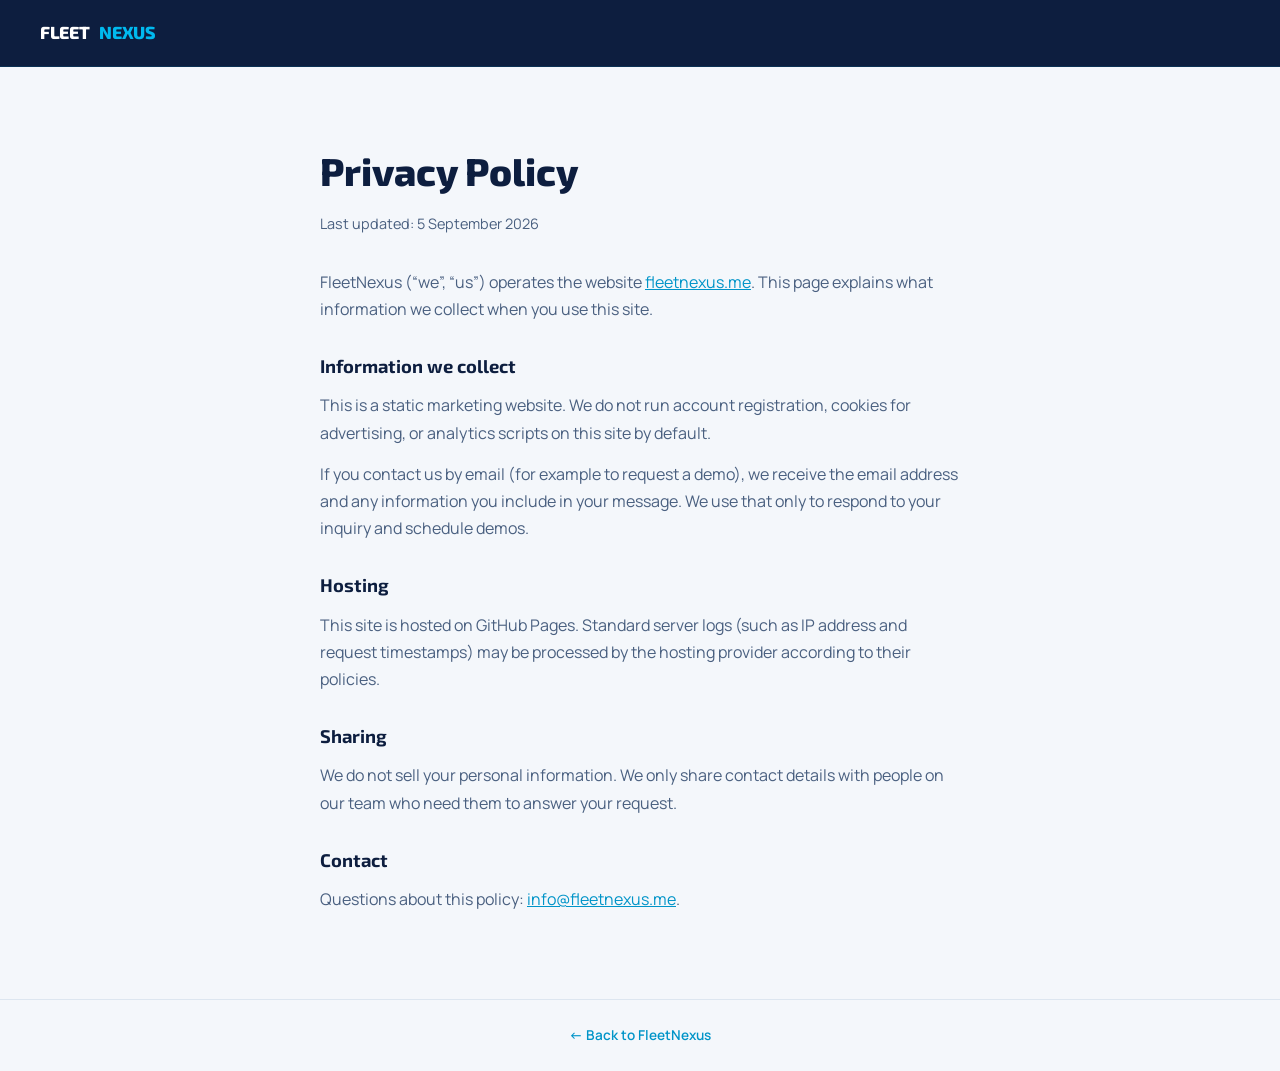
==== privacy.html @ 2ad7901b "Make FleetNexus landing production-ready with SEO, responsive layout, and motion. Valid HTML shell, " ====
<!DOCTYPE html>
<html lang="en">
<head>
  <meta charset="UTF-8">
  <meta name="viewport" content="width=device-width, initial-scale=1">
  <title>Privacy Policy | FleetNexus</title>
  <meta name="description" content="Privacy policy for FleetNexus — how we handle information when you visit fleetnexus.me or contact us for a demo.">
  <meta name="robots" content="index, follow">
  <link rel="canonical" href="https://fleetnexus.me/privacy.html">
  <link rel="icon" href="/favicon.svg" type="image/svg+xml">
  <meta name="theme-color" content="#0D1E3F">
  <link rel="preconnect" href="https://fonts.googleapis.com">
  <link rel="preconnect" href="https://fonts.gstatic.com" crossorigin>
  <link rel="stylesheet" href="https://fonts.googleapis.com/css2?family=Exo+2:wght@700;800&family=Manrope:wght@400;500;600;700&display=swap">
  <style>
    :root {
      --navy: #0D1E3F;
      --cyan: #00BAEF;
      --cyan-dark: #0094C8;
      --bg: #F4F7FB;
      --text: #0D1E3F;
      --text-mid: #4A6080;
      --border: #DDE6F0;
    }
    * { box-sizing: border-box; margin: 0; padding: 0; }
    body {
      font-family: 'Manrope', system-ui, sans-serif;
      background: var(--bg); color: var(--text); line-height: 1.7;
      -webkit-font-smoothing: antialiased;
    }
    a { color: var(--cyan-dark); }
    header {
      background: var(--navy); padding: 18px clamp(20px, 4vw, 40px);
      border-bottom: 1px solid rgba(0,186,239,0.12);
    }
    .logo {
      display: inline-flex; align-items: center; gap: 10px;
      text-decoration: none; font-family: 'Exo 2', sans-serif;
      font-weight: 800; font-size: 1.1rem; letter-spacing: -0.02em;
    }
    .logo .fleet { color: #fff; }
    .logo .nexus { color: var(--cyan); }
    main {
      max-width: 720px; margin: 0 auto;
      padding: clamp(40px, 8vw, 72px) clamp(20px, 4vw, 40px);
    }
    h1 {
      font-family: 'Exo 2', sans-serif; font-weight: 800;
      font-size: clamp(1.8rem, 4vw, 2.4rem); margin-bottom: 8px;
    }
    .updated { color: var(--text-mid); font-size: 0.9rem; margin-bottom: 32px; }
    h2 {
      font-family: 'Exo 2', sans-serif; font-weight: 700;
      font-size: 1.15rem; margin: 28px 0 10px;
    }
    p { color: var(--text-mid); margin-bottom: 14px; }
    footer {
      border-top: 1px solid var(--border);
      padding: 24px clamp(20px, 4vw, 40px);
      text-align: center; font-size: 0.85rem; color: var(--text-mid);
    }
    footer a { text-decoration: none; font-weight: 600; }
  </style>
</head>
<body>
  <header>
    <a class="logo" href="/"><span class="fleet">FLEET</span><span class="nexus">NEXUS</span></a>
  </header>
  <main>
    <h1>Privacy Policy</h1>
    <p class="updated">Last updated: 5 September 2026</p>

    <p>FleetNexus (“we”, “us”) operates the website <a href="https://fleetnexus.me/">fleetnexus.me</a>. This page explains what information we collect when you use this site.</p>

    <h2>Information we collect</h2>
    <p>This is a static marketing website. We do not run account registration, cookies for advertising, or analytics scripts on this site by default.</p>
    <p>If you contact us by email (for example to request a demo), we receive the email address and any information you include in your message. We use that only to respond to your inquiry and schedule demos.</p>

    <h2>Hosting</h2>
    <p>This site is hosted on GitHub Pages. Standard server logs (such as IP address and request timestamps) may be processed by the hosting provider according to their policies.</p>

    <h2>Sharing</h2>
    <p>We do not sell your personal information. We only share contact details with people on our team who need them to answer your request.</p>

    <h2>Contact</h2>
    <p>Questions about this policy: <a href="mailto:info@fleetnexus.me">info@fleetnexus.me</a>.</p>
  </main>
  <footer>
    <a href="/">&larr; Back to FleetNexus</a>
  </footer>
</body>
</html>
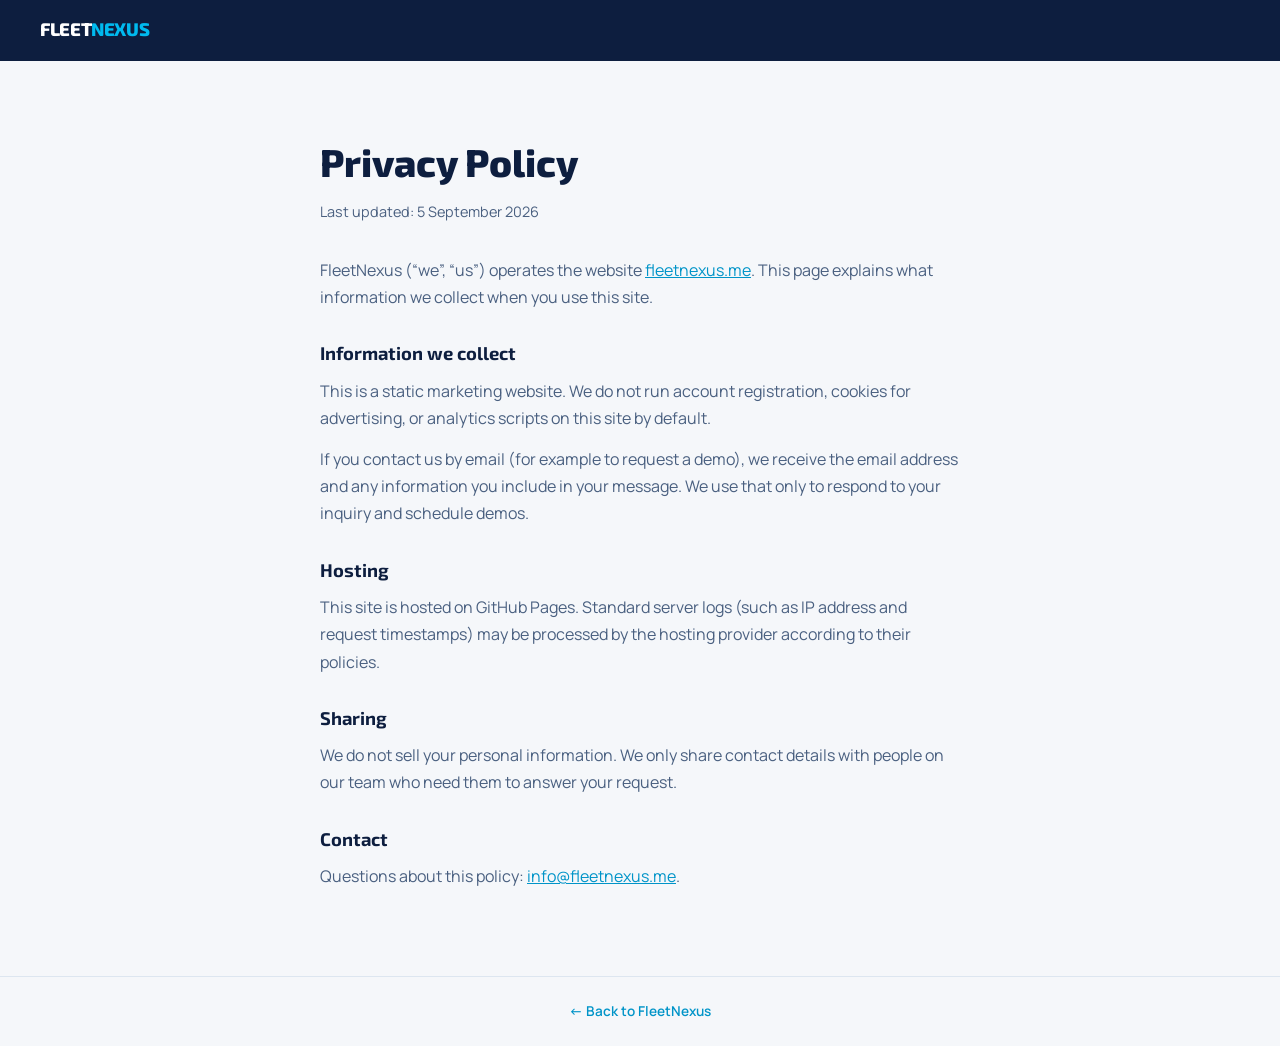
==== commit 00a4c7c3: "Rebuild marketing site around real ERP product story. Split HTML/CSS/JS, use product screenshots, an" ====
--- a/privacy.html
+++ b/privacy.html
@@ -7,66 +7,20 @@
   <meta name="description" content="Privacy policy for FleetNexus — how we handle information when you visit fleetnexus.me or contact us for a demo.">
   <meta name="robots" content="index, follow">
   <link rel="canonical" href="https://fleetnexus.me/privacy.html">
-  <link rel="icon" href="/favicon.svg" type="image/svg+xml">
+  <link rel="icon" href="favicon.svg" type="image/svg+xml">
   <meta name="theme-color" content="#0D1E3F">
   <link rel="preconnect" href="https://fonts.googleapis.com">
   <link rel="preconnect" href="https://fonts.gstatic.com" crossorigin>
   <link rel="stylesheet" href="https://fonts.googleapis.com/css2?family=Exo+2:wght@700;800&family=Manrope:wght@400;500;600;700&display=swap">
-  <style>
-    :root {
-      --navy: #0D1E3F;
-      --cyan: #00BAEF;
-      --cyan-dark: #0094C8;
-      --bg: #F4F7FB;
-      --text: #0D1E3F;
-      --text-mid: #4A6080;
-      --border: #DDE6F0;
-    }
-    * { box-sizing: border-box; margin: 0; padding: 0; }
-    body {
-      font-family: 'Manrope', system-ui, sans-serif;
-      background: var(--bg); color: var(--text); line-height: 1.7;
-      -webkit-font-smoothing: antialiased;
-    }
-    a { color: var(--cyan-dark); }
-    header {
-      background: var(--navy); padding: 18px clamp(20px, 4vw, 40px);
-      border-bottom: 1px solid rgba(0,186,239,0.12);
-    }
-    .logo {
-      display: inline-flex; align-items: center; gap: 10px;
-      text-decoration: none; font-family: 'Exo 2', sans-serif;
-      font-weight: 800; font-size: 1.1rem; letter-spacing: -0.02em;
-    }
-    .logo .fleet { color: #fff; }
-    .logo .nexus { color: var(--cyan); }
-    main {
-      max-width: 720px; margin: 0 auto;
-      padding: clamp(40px, 8vw, 72px) clamp(20px, 4vw, 40px);
-    }
-    h1 {
-      font-family: 'Exo 2', sans-serif; font-weight: 800;
-      font-size: clamp(1.8rem, 4vw, 2.4rem); margin-bottom: 8px;
-    }
-    .updated { color: var(--text-mid); font-size: 0.9rem; margin-bottom: 32px; }
-    h2 {
-      font-family: 'Exo 2', sans-serif; font-weight: 700;
-      font-size: 1.15rem; margin: 28px 0 10px;
-    }
-    p { color: var(--text-mid); margin-bottom: 14px; }
-    footer {
-      border-top: 1px solid var(--border);
-      padding: 24px clamp(20px, 4vw, 40px);
-      text-align: center; font-size: 0.85rem; color: var(--text-mid);
-    }
-    footer a { text-decoration: none; font-weight: 600; }
-  </style>
+  <link rel="stylesheet" href="css/styles.css">
 </head>
-<body>
-  <header>
-    <a class="logo" href="/"><span class="fleet">FLEET</span><span class="nexus">NEXUS</span></a>
+<body class="page-privacy">
+  <header class="privacy-header">
+    <a class="logo-mark" href="/">
+      <span class="wordmark"><span class="fleet">FLEET</span><span class="nexus">NEXUS</span></span>
+    </a>
   </header>
-  <main>
+  <main class="privacy-main">
     <h1>Privacy Policy</h1>
     <p class="updated">Last updated: 5 September 2026</p>
 
@@ -85,7 +39,7 @@
     <h2>Contact</h2>
     <p>Questions about this policy: <a href="mailto:info@fleetnexus.me">info@fleetnexus.me</a>.</p>
   </main>
-  <footer>
+  <footer class="privacy-footer">
     <a href="/">&larr; Back to FleetNexus</a>
   </footer>
 </body>
--- a/css/styles.css
+++ b/css/styles.css
@@ -0,0 +1,715 @@
+:root {
+  --navy: #0D1E3F;
+  --navy-deep: #081428;
+  --navy-mid: #142B52;
+  --cyan: #00BAEF;
+  --cyan-dark: #0094C8;
+  --bg: #F5F7FA;
+  --bg-soft: #EEF2F7;
+  --text: #0D1E3F;
+  --text-mid: #4A6080;
+  --text-light: #6B849E;
+  --white: #FFFFFF;
+  --header-h: 64px;
+  --max: 1080px;
+  --ease: cubic-bezier(0.22, 1, 0.36, 1);
+}
+
+*, *::before, *::after { box-sizing: border-box; margin: 0; padding: 0; }
+
+html { scroll-behavior: smooth; }
+
+@media (prefers-reduced-motion: reduce) {
+  html { scroll-behavior: auto; }
+  *, *::before, *::after {
+    animation-duration: 0.01ms !important;
+    animation-iteration-count: 1 !important;
+    transition-duration: 0.01ms !important;
+  }
+}
+
+body {
+  font-family: 'Manrope', system-ui, sans-serif;
+  background: var(--bg);
+  color: var(--text);
+  line-height: 1.55;
+  -webkit-font-smoothing: antialiased;
+}
+
+img { display: block; max-width: 100%; height: auto; }
+a { color: inherit; }
+button { font: inherit; cursor: pointer; border: none; background: none; color: inherit; }
+ul { list-style: none; }
+
+.skip-link {
+  position: absolute;
+  left: 16px;
+  top: -100px;
+  z-index: 300;
+  background: var(--cyan);
+  color: var(--navy);
+  padding: 10px 16px;
+  border-radius: 6px;
+  font-weight: 700;
+  text-decoration: none;
+}
+.skip-link:focus { top: 16px; }
+
+:focus-visible {
+  outline: 2px solid var(--cyan);
+  outline-offset: 3px;
+}
+
+/* —— Header —— */
+.site-header {
+  position: fixed;
+  inset: 0 0 auto;
+  z-index: 100;
+  height: var(--header-h);
+  background: rgba(8, 20, 40, 0.72);
+  backdrop-filter: blur(16px);
+  -webkit-backdrop-filter: blur(16px);
+  transition: background 0.25s, border-color 0.25s;
+  border-bottom: 1px solid transparent;
+}
+
+.site-header.is-scrolled {
+  background: rgba(8, 20, 40, 0.94);
+  border-bottom-color: rgba(0, 186, 239, 0.12);
+}
+
+.nav-inner {
+  max-width: 1200px;
+  margin: 0 auto;
+  height: 100%;
+  padding: 0 clamp(20px, 4vw, 40px);
+  display: flex;
+  align-items: center;
+  justify-content: space-between;
+  gap: 24px;
+}
+
+.logo-mark {
+  display: inline-flex;
+  align-items: center;
+  gap: 10px;
+  text-decoration: none;
+  flex-shrink: 0;
+}
+
+.logo-mark .icon { width: 32px; height: 32px; }
+.logo-mark .wordmark {
+  font-family: 'Exo 2', sans-serif;
+  font-weight: 800;
+  font-size: 1.15rem;
+  letter-spacing: -0.02em;
+  line-height: 1;
+}
+.logo-mark .fleet { color: var(--white); }
+.logo-mark .nexus { color: var(--cyan); }
+.logo-mark.sm .icon { width: 26px; height: 26px; }
+.logo-mark.sm .wordmark { font-size: 0.95rem; }
+
+.nav-links {
+  display: none;
+  align-items: center;
+  gap: 28px;
+}
+
+.nav-links a {
+  color: rgba(255, 255, 255, 0.7);
+  text-decoration: none;
+  font-size: 0.88rem;
+  font-weight: 600;
+  transition: color 0.2s;
+}
+.nav-links a:hover { color: var(--white); }
+
+.nav-cta {
+  display: none;
+  background: var(--cyan);
+  color: var(--navy);
+  padding: 10px 18px;
+  border-radius: 980px;
+  font-weight: 700;
+  font-size: 0.85rem;
+  text-decoration: none;
+  transition: background 0.2s, transform 0.15s;
+}
+.nav-cta:hover {
+  background: #33CAFF;
+  transform: translateY(-1px);
+}
+
+.nav-toggle {
+  width: 44px;
+  height: 44px;
+  display: grid;
+  place-items: center;
+  color: var(--white);
+  border-radius: 8px;
+}
+
+.nav-toggle-bars {
+  width: 20px;
+  height: 14px;
+  position: relative;
+}
+
+.nav-toggle-bars span {
+  position: absolute;
+  left: 0;
+  right: 0;
+  height: 2px;
+  background: currentColor;
+  border-radius: 1px;
+  transition: transform 0.25s var(--ease), opacity 0.2s, top 0.25s;
+}
+.nav-toggle-bars span:nth-child(1) { top: 0; }
+.nav-toggle-bars span:nth-child(2) { top: 6px; }
+.nav-toggle-bars span:nth-child(3) { top: 12px; }
+
+.site-header.is-open .nav-toggle-bars span:nth-child(1) {
+  top: 6px;
+  transform: rotate(45deg);
+}
+.site-header.is-open .nav-toggle-bars span:nth-child(2) { opacity: 0; }
+.site-header.is-open .nav-toggle-bars span:nth-child(3) {
+  top: 6px;
+  transform: rotate(-45deg);
+}
+
+.mobile-panel {
+  display: none;
+  position: absolute;
+  left: 0;
+  right: 0;
+  top: var(--header-h);
+  background: var(--navy-deep);
+  border-bottom: 1px solid rgba(0, 186, 239, 0.12);
+  padding: 8px 20px 24px;
+}
+
+.site-header.is-open .mobile-panel { display: block; }
+
+.mobile-panel a {
+  display: block;
+  padding: 14px 4px;
+  color: rgba(255, 255, 255, 0.88);
+  text-decoration: none;
+  font-weight: 600;
+  border-bottom: 1px solid rgba(255, 255, 255, 0.06);
+}
+
+.mobile-panel .mobile-cta {
+  margin-top: 16px;
+  text-align: center;
+  background: var(--cyan);
+  color: var(--navy);
+  border: none;
+  border-radius: 980px;
+  padding: 14px;
+  font-weight: 700;
+}
+
+/* —— Buttons —— */
+.btn {
+  display: inline-flex;
+  align-items: center;
+  justify-content: center;
+  min-height: 48px;
+  padding: 14px 28px;
+  border-radius: 980px;
+  font-weight: 700;
+  font-size: 0.95rem;
+  text-decoration: none;
+  transition: background 0.2s, transform 0.15s, box-shadow 0.2s, color 0.2s, border-color 0.2s;
+}
+
+.btn-primary {
+  background: var(--cyan);
+  color: var(--navy);
+}
+.btn-primary:hover {
+  background: #33CAFF;
+  transform: translateY(-2px);
+  box-shadow: 0 10px 28px rgba(0, 186, 239, 0.28);
+}
+
+.btn-ghost {
+  border: 1.5px solid rgba(255, 255, 255, 0.28);
+  color: rgba(255, 255, 255, 0.9);
+}
+.btn-ghost:hover {
+  border-color: var(--cyan);
+  color: var(--cyan);
+}
+
+.btn-dark {
+  background: var(--navy);
+  color: var(--white);
+}
+.btn-dark:hover {
+  background: var(--navy-mid);
+  transform: translateY(-2px);
+}
+
+/* —— Hero —— */
+.hero {
+  position: relative;
+  min-height: 100svh;
+  display: flex;
+  flex-direction: column;
+  justify-content: flex-end;
+  padding: calc(var(--header-h) + 48px) 0 0;
+  background: var(--navy-deep);
+  color: var(--white);
+  overflow: hidden;
+}
+
+.hero-copy {
+  position: relative;
+  z-index: 2;
+  max-width: var(--max);
+  margin: 0 auto;
+  padding: 0 clamp(20px, 4vw, 40px) clamp(28px, 5vw, 48px);
+  text-align: center;
+}
+
+.hero-brand {
+  font-family: 'Exo 2', sans-serif;
+  font-weight: 800;
+  font-size: clamp(2.4rem, 8vw, 5.5rem);
+  letter-spacing: -0.03em;
+  line-height: 0.95;
+  margin-bottom: 20px;
+}
+.hero-brand .nexus { color: var(--cyan); }
+
+.hero h1 {
+  font-family: 'Exo 2', sans-serif;
+  font-weight: 700;
+  font-size: clamp(1.35rem, 3.2vw, 2rem);
+  line-height: 1.25;
+  text-wrap: balance;
+  max-width: 18em;
+  margin: 0 auto 14px;
+  color: rgba(255, 255, 255, 0.92);
+}
+
+.hero-sub {
+  font-size: clamp(0.98rem, 2vw, 1.12rem);
+  color: rgba(255, 255, 255, 0.58);
+  max-width: 32rem;
+  margin: 0 auto 28px;
+  line-height: 1.65;
+}
+
+.hero-actions {
+  display: flex;
+  flex-wrap: wrap;
+  gap: 12px;
+  justify-content: center;
+}
+
+.hero-visual {
+  position: relative;
+  z-index: 1;
+  margin-top: clamp(32px, 6vw, 56px);
+  width: 100%;
+}
+
+.hero-visual::before {
+  content: '';
+  position: absolute;
+  inset: auto 0 0;
+  height: 35%;
+  background: linear-gradient(to top, var(--navy-deep), transparent);
+  z-index: 1;
+  pointer-events: none;
+}
+
+.hero-shot {
+  width: 100%;
+  max-height: min(52vh, 560px);
+  object-fit: cover;
+  object-position: top left;
+  opacity: 0.92;
+}
+
+/* —— Shared section —— */
+.section {
+  padding: clamp(72px, 12vw, 120px) clamp(20px, 4vw, 40px);
+}
+
+.section-inner {
+  max-width: var(--max);
+  margin: 0 auto;
+}
+
+.section-eyebrow {
+  display: block;
+  font-size: 0.75rem;
+  font-weight: 700;
+  letter-spacing: 0.14em;
+  text-transform: uppercase;
+  color: var(--cyan-dark);
+  margin-bottom: 16px;
+}
+
+.section h2 {
+  font-family: 'Exo 2', sans-serif;
+  font-weight: 800;
+  font-size: clamp(2rem, 5vw, 3.4rem);
+  line-height: 1.1;
+  letter-spacing: -0.02em;
+  text-wrap: balance;
+  margin-bottom: 16px;
+}
+
+.section-lead {
+  font-size: clamp(1.05rem, 2vw, 1.25rem);
+  color: var(--text-mid);
+  max-width: 34rem;
+  line-height: 1.6;
+}
+
+.section-center { text-align: center; }
+.section-center .section-lead { margin-left: auto; margin-right: auto; }
+
+.reveal {
+  opacity: 0;
+  transform: translateY(28px);
+  transition: opacity 0.8s var(--ease), transform 0.8s var(--ease);
+}
+.reveal.is-in {
+  opacity: 1;
+  transform: none;
+}
+
+/* —— USP —— */
+.usp {
+  background: var(--white);
+}
+
+.usp h2 span { color: var(--cyan-dark); }
+
+/* —— Flow —— */
+.flow {
+  background: var(--bg-soft);
+}
+
+.flow-steps {
+  display: flex;
+  flex-wrap: wrap;
+  gap: 10px 8px;
+  margin-top: 48px;
+  justify-content: center;
+}
+
+.flow-step {
+  font-family: 'Exo 2', sans-serif;
+  font-weight: 700;
+  font-size: clamp(0.95rem, 2vw, 1.15rem);
+  color: var(--navy);
+  padding: 10px 4px;
+}
+
+.flow-step:not(:last-child)::after {
+  content: '→';
+  margin-left: 10px;
+  color: var(--cyan-dark);
+  font-weight: 600;
+  opacity: 0.7;
+}
+
+.flow-note {
+  margin-top: 28px;
+  text-align: center;
+  color: var(--text-mid);
+  font-size: 1.05rem;
+  max-width: 36rem;
+  margin-left: auto;
+  margin-right: auto;
+}
+
+/* —— Product proof bands —— */
+.proof {
+  padding: 0;
+  background: var(--navy-deep);
+  color: var(--white);
+}
+
+.proof-light {
+  background: var(--bg);
+  color: var(--text);
+}
+
+.proof-copy {
+  max-width: var(--max);
+  margin: 0 auto;
+  padding: clamp(56px, 9vw, 88px) clamp(20px, 4vw, 40px) clamp(28px, 4vw, 40px);
+  text-align: center;
+}
+
+.proof-light .section-eyebrow { color: var(--cyan-dark); }
+.proof .section-eyebrow { color: var(--cyan); }
+
+.proof h2 { margin-bottom: 12px; }
+
+.proof-lead {
+  font-size: 1.1rem;
+  max-width: 30rem;
+  margin: 0 auto;
+  line-height: 1.6;
+}
+
+.proof .proof-lead { color: rgba(255, 255, 255, 0.58); }
+.proof-light .proof-lead { color: var(--text-mid); }
+
+.proof-frame {
+  width: 100%;
+  overflow: hidden;
+}
+
+.proof-frame img {
+  width: 100%;
+  max-height: min(70vh, 720px);
+  object-fit: cover;
+  object-position: top center;
+}
+
+.proof-light .proof-frame {
+  padding: 0 clamp(16px, 4vw, 40px) clamp(56px, 9vw, 88px);
+}
+
+.proof-light .proof-frame img {
+  border-radius: 12px 12px 0 0;
+  box-shadow: 0 -4px 40px rgba(13, 30, 63, 0.12);
+  max-height: min(65vh, 640px);
+  object-fit: contain;
+  object-position: top center;
+  background: var(--white);
+}
+
+/* —— Modules —— */
+.modules {
+  background: var(--navy);
+  color: var(--white);
+  text-align: center;
+  overflow: hidden;
+}
+
+.modules .section-eyebrow { color: var(--cyan); }
+
+.modules h2 {
+  margin-bottom: 40px;
+}
+
+.module-list {
+  display: flex;
+  flex-wrap: wrap;
+  justify-content: center;
+  gap: 12px 28px;
+  max-width: 900px;
+  margin: 0 auto;
+}
+
+.module-list li {
+  font-family: 'Exo 2', sans-serif;
+  font-weight: 700;
+  font-size: clamp(1.15rem, 2.8vw, 1.65rem);
+  letter-spacing: -0.02em;
+  color: rgba(255, 255, 255, 0.88);
+}
+
+.module-list li span {
+  color: var(--cyan);
+  opacity: 0.5;
+  margin-left: 28px;
+  font-weight: 500;
+}
+
+.module-list li:last-child span { display: none; }
+
+/* —— Built for —— */
+.built-for {
+  background: var(--white);
+}
+
+.audience-grid {
+  display: grid;
+  gap: 48px;
+  margin-top: 56px;
+}
+
+.audience h3 {
+  font-family: 'Exo 2', sans-serif;
+  font-weight: 800;
+  font-size: clamp(1.5rem, 3vw, 2rem);
+  margin-bottom: 12px;
+  letter-spacing: -0.02em;
+}
+
+.audience p {
+  color: var(--text-mid);
+  font-size: 1.05rem;
+  line-height: 1.65;
+  max-width: 28rem;
+}
+
+/* —— CTA —— */
+.cta {
+  background: var(--bg-soft);
+  text-align: center;
+}
+
+.cta h2 span { color: var(--cyan-dark); }
+
+.cta .section-lead { margin-bottom: 32px; }
+
+.cta-email {
+  margin-top: 20px;
+  font-size: 0.95rem;
+  color: var(--text-light);
+}
+
+.cta-email a {
+  color: var(--cyan-dark);
+  font-weight: 600;
+  text-decoration: none;
+}
+.cta-email a:hover { text-decoration: underline; }
+
+/* —— Footer —— */
+.site-footer {
+  background: var(--navy-deep);
+  padding: 28px clamp(20px, 4vw, 40px);
+  border-top: 1px solid rgba(0, 186, 239, 0.1);
+}
+
+.footer-inner {
+  max-width: 1200px;
+  margin: 0 auto;
+  display: flex;
+  flex-wrap: wrap;
+  align-items: center;
+  justify-content: space-between;
+  gap: 16px;
+}
+
+.footer-meta {
+  display: flex;
+  flex-wrap: wrap;
+  align-items: center;
+  gap: 12px 20px;
+}
+
+.footer-text {
+  font-size: 0.8rem;
+  color: rgba(255, 255, 255, 0.38);
+}
+
+.footer-links {
+  display: flex;
+  gap: 18px;
+}
+
+.footer-links a {
+  font-size: 0.82rem;
+  color: rgba(255, 255, 255, 0.55);
+  text-decoration: none;
+  font-weight: 500;
+}
+.footer-links a:hover { color: var(--cyan); }
+
+/* —— Privacy page —— */
+.page-privacy {
+  background: var(--bg);
+  min-height: 100vh;
+}
+
+.page-privacy .privacy-header {
+  background: var(--navy);
+  padding: 18px clamp(20px, 4vw, 40px);
+}
+
+.privacy-main {
+  max-width: 720px;
+  margin: 0 auto;
+  padding: clamp(40px, 8vw, 72px) clamp(20px, 4vw, 40px);
+}
+
+.privacy-main h1 {
+  font-family: 'Exo 2', sans-serif;
+  font-weight: 800;
+  font-size: clamp(1.8rem, 4vw, 2.4rem);
+  margin-bottom: 8px;
+}
+
+.privacy-main .updated {
+  color: var(--text-mid);
+  font-size: 0.9rem;
+  margin-bottom: 32px;
+}
+
+.privacy-main h2 {
+  font-family: 'Exo 2', sans-serif;
+  font-weight: 700;
+  font-size: 1.15rem;
+  margin: 28px 0 10px;
+}
+
+.privacy-main p {
+  color: var(--text-mid);
+  margin-bottom: 14px;
+  line-height: 1.7;
+}
+
+.privacy-main a { color: var(--cyan-dark); }
+
+.privacy-footer {
+  border-top: 1px solid #DDE6F0;
+  padding: 24px clamp(20px, 4vw, 40px);
+  text-align: center;
+  font-size: 0.85rem;
+  color: var(--text-mid);
+}
+
+.privacy-footer a {
+  color: var(--cyan-dark);
+  text-decoration: none;
+  font-weight: 600;
+}
+
+/* —— Responsive —— */
+@media (min-width: 768px) {
+  .nav-links { display: flex; }
+  .nav-cta { display: inline-flex; }
+  .nav-toggle { display: none; }
+  .mobile-panel { display: none !important; }
+
+  .hero-copy { text-align: left; }
+  .hero h1,
+  .hero-sub { margin-left: 0; margin-right: 0; }
+  .hero-actions { justify-content: flex-start; }
+
+  .audience-grid {
+    grid-template-columns: 1fr 1fr;
+    gap: 64px;
+  }
+
+  .flow-steps {
+    gap: 4px 0;
+  }
+}
+
+@media (min-width: 1024px) {
+  .hero {
+    min-height: 100svh;
+  }
+
+  .hero-shot {
+    max-height: min(58vh, 620px);
+  }
+}
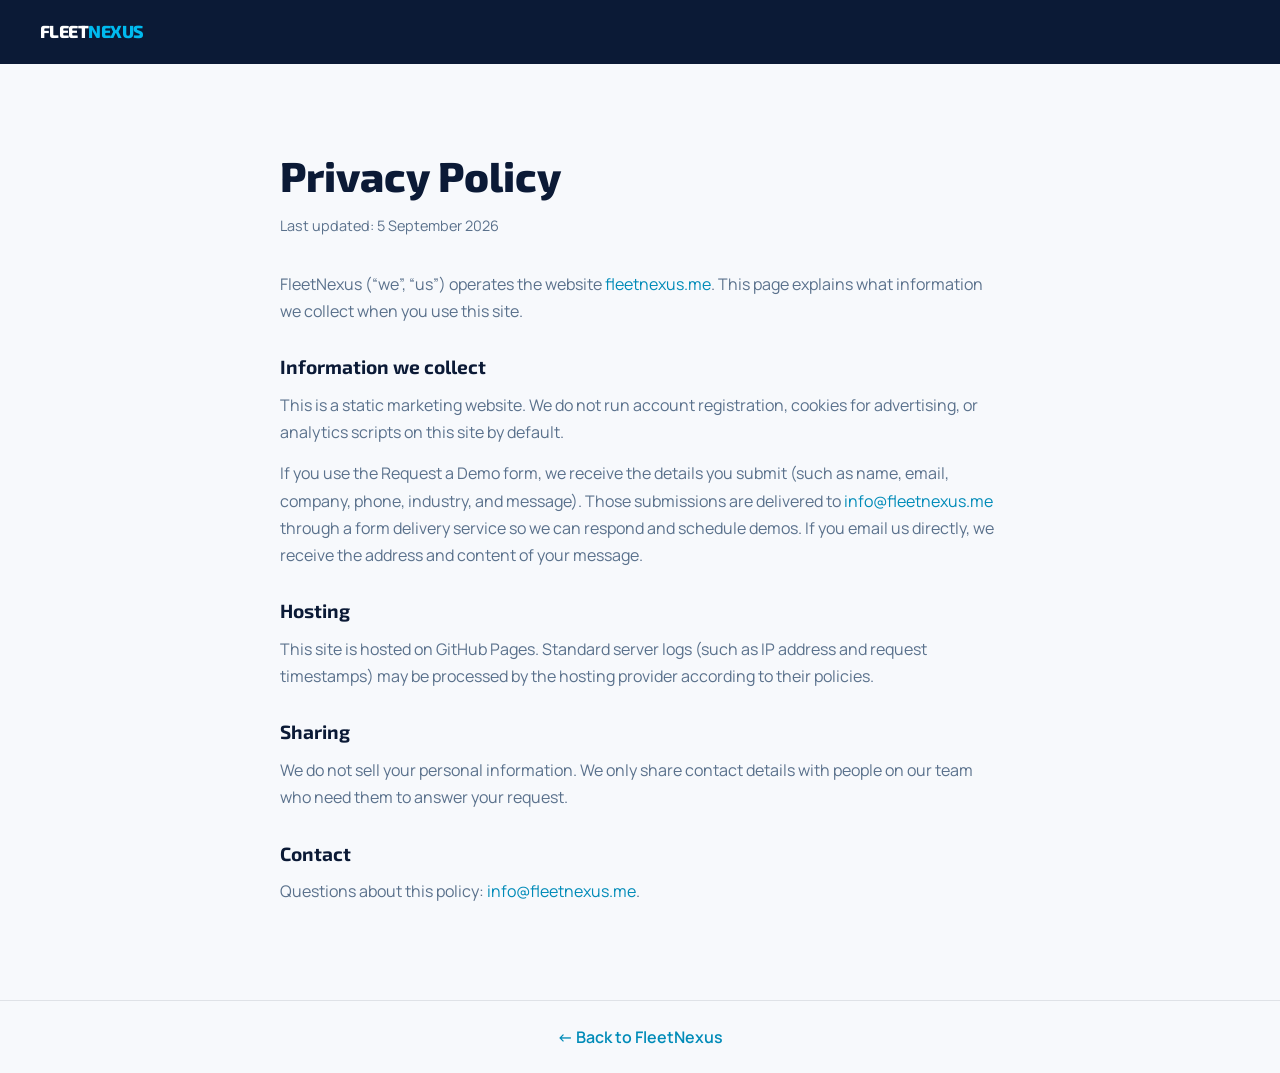
==== commit 80ae91c4: "Add demo request form and stronger SEO signals. Replace mailto CTAs with a modal form emailed to inf" ====
--- a/privacy.html
+++ b/privacy.html
@@ -28,7 +28,7 @@
 
     <h2>Information we collect</h2>
     <p>This is a static marketing website. We do not run account registration, cookies for advertising, or analytics scripts on this site by default.</p>
-    <p>If you contact us by email (for example to request a demo), we receive the email address and any information you include in your message. We use that only to respond to your inquiry and schedule demos.</p>
+    <p>If you use the Request a Demo form, we receive the details you submit (such as name, email, company, phone, industry, and message). Those submissions are delivered to <a href="mailto:info@fleetnexus.me">info@fleetnexus.me</a> through a form delivery service so we can respond and schedule demos. If you email us directly, we receive the address and content of your message.</p>
 
     <h2>Hosting</h2>
     <p>This site is hosted on GitHub Pages. Standard server logs (such as IP address and request timestamps) may be processed by the hosting provider according to their policies.</p>
--- a/css/styles.css
+++ b/css/styles.css
@@ -1,18 +1,18 @@
 :root {
-  --navy: #0D1E3F;
-  --navy-deep: #081428;
-  --navy-mid: #142B52;
+  --navy: #0B1A36;
+  --navy-deep: #060E1C;
+  --navy-mid: #122744;
   --cyan: #00BAEF;
-  --cyan-dark: #0094C8;
-  --bg: #F5F7FA;
-  --bg-soft: #EEF2F7;
-  --text: #0D1E3F;
-  --text-mid: #4A6080;
-  --text-light: #6B849E;
-  --white: #FFFFFF;
-  --header-h: 64px;
-  --max: 1080px;
-  --ease: cubic-bezier(0.22, 1, 0.36, 1);
+  --cyan-soft: #5ED4F7;
+  --cyan-dark: #008BB8;
+  --sand: #E8EDF4;
+  --paper: #F7F9FC;
+  --text: #0B1A36;
+  --muted: #5A718C;
+  --line: rgba(11, 26, 54, 0.1);
+  --header-h: 72px;
+  --ease: cubic-bezier(0.16, 1, 0.3, 1);
+  --radius: 10px;
 }
 
 *, *::before, *::after { box-sizing: border-box; margin: 0; padding: 0; }
@@ -30,28 +30,28 @@
 
 body {
   font-family: 'Manrope', system-ui, sans-serif;
-  background: var(--bg);
+  background: var(--paper);
   color: var(--text);
-  line-height: 1.55;
+  line-height: 1.5;
   -webkit-font-smoothing: antialiased;
+  overflow-x: hidden;
 }
 
 img { display: block; max-width: 100%; height: auto; }
-a { color: inherit; }
+a { color: inherit; text-decoration: none; }
 button { font: inherit; cursor: pointer; border: none; background: none; color: inherit; }
 ul { list-style: none; }
 
 .skip-link {
   position: absolute;
   left: 16px;
-  top: -100px;
-  z-index: 300;
+  top: -120px;
+  z-index: 400;
   background: var(--cyan);
   color: var(--navy);
-  padding: 10px 16px;
-  border-radius: 6px;
-  font-weight: 700;
-  text-decoration: none;
+  padding: 12px 18px;
+  border-radius: var(--radius);
+  font-weight: 700;
 }
 .skip-link:focus { top: 16px; }
 
@@ -60,29 +60,30 @@
   outline-offset: 3px;
 }
 
-/* —— Header —— */
+/* ========== HEADER ========== */
 .site-header {
   position: fixed;
   inset: 0 0 auto;
-  z-index: 100;
+  z-index: 200;
   height: var(--header-h);
-  background: rgba(8, 20, 40, 0.72);
-  backdrop-filter: blur(16px);
-  -webkit-backdrop-filter: blur(16px);
-  transition: background 0.25s, border-color 0.25s;
+  display: flex;
+  align-items: center;
+  transition: background 0.35s var(--ease), border-color 0.35s;
   border-bottom: 1px solid transparent;
-}
-
-.site-header.is-scrolled {
-  background: rgba(8, 20, 40, 0.94);
-  border-bottom-color: rgba(0, 186, 239, 0.12);
+  background: transparent;
+}
+
+.site-header.is-scrolled,
+.site-header.is-open {
+  background: rgba(6, 14, 28, 0.92);
+  backdrop-filter: blur(18px);
+  -webkit-backdrop-filter: blur(18px);
+  border-bottom-color: rgba(0, 186, 239, 0.1);
 }
 
 .nav-inner {
-  max-width: 1200px;
+  width: min(1180px, calc(100% - 40px));
   margin: 0 auto;
-  height: 100%;
-  padding: 0 clamp(20px, 4vw, 40px);
   display: flex;
   align-items: center;
   justify-content: space-between;
@@ -93,51 +94,48 @@
   display: inline-flex;
   align-items: center;
   gap: 10px;
-  text-decoration: none;
-  flex-shrink: 0;
-}
-
-.logo-mark .icon { width: 32px; height: 32px; }
+}
+
+.logo-mark .icon { width: 30px; height: 30px; }
+
 .logo-mark .wordmark {
   font-family: 'Exo 2', sans-serif;
   font-weight: 800;
-  font-size: 1.15rem;
-  letter-spacing: -0.02em;
+  font-size: 1.1rem;
+  letter-spacing: -0.03em;
   line-height: 1;
 }
-.logo-mark .fleet { color: var(--white); }
+
+.logo-mark .fleet { color: #fff; }
 .logo-mark .nexus { color: var(--cyan); }
-.logo-mark.sm .icon { width: 26px; height: 26px; }
-.logo-mark.sm .wordmark { font-size: 0.95rem; }
 
 .nav-links {
   display: none;
-  align-items: center;
-  gap: 28px;
+  gap: 32px;
 }
 
 .nav-links a {
-  color: rgba(255, 255, 255, 0.7);
-  text-decoration: none;
-  font-size: 0.88rem;
+  color: rgba(255, 255, 255, 0.62);
+  font-size: 0.9rem;
   font-weight: 600;
   transition: color 0.2s;
 }
-.nav-links a:hover { color: var(--white); }
+
+.nav-links a:hover { color: #fff; }
 
 .nav-cta {
   display: none;
+  padding: 11px 20px;
   background: var(--cyan);
   color: var(--navy);
-  padding: 10px 18px;
-  border-radius: 980px;
-  font-weight: 700;
-  font-size: 0.85rem;
-  text-decoration: none;
-  transition: background 0.2s, transform 0.15s;
-}
+  font-weight: 700;
+  font-size: 0.86rem;
+  border-radius: var(--radius);
+  transition: background 0.2s, transform 0.2s;
+}
+
 .nav-cta:hover {
-  background: #33CAFF;
+  background: var(--cyan-soft);
   transform: translateY(-1px);
 }
 
@@ -146,8 +144,7 @@
   height: 44px;
   display: grid;
   place-items: center;
-  color: var(--white);
-  border-radius: 8px;
+  color: #fff;
 }
 
 .nav-toggle-bars {
@@ -162,9 +159,9 @@
   right: 0;
   height: 2px;
   background: currentColor;
-  border-radius: 1px;
-  transition: transform 0.25s var(--ease), opacity 0.2s, top 0.25s;
-}
+  transition: top 0.25s var(--ease), transform 0.25s var(--ease), opacity 0.2s;
+}
+
 .nav-toggle-bars span:nth-child(1) { top: 0; }
 .nav-toggle-bars span:nth-child(2) { top: 6px; }
 .nav-toggle-bars span:nth-child(3) { top: 12px; }
@@ -186,428 +183,535 @@
   right: 0;
   top: var(--header-h);
   background: var(--navy-deep);
+  padding: 8px 20px 28px;
   border-bottom: 1px solid rgba(0, 186, 239, 0.12);
-  padding: 8px 20px 24px;
 }
 
 .site-header.is-open .mobile-panel { display: block; }
 
 .mobile-panel a {
   display: block;
-  padding: 14px 4px;
+  padding: 15px 4px;
   color: rgba(255, 255, 255, 0.88);
-  text-decoration: none;
   font-weight: 600;
   border-bottom: 1px solid rgba(255, 255, 255, 0.06);
 }
 
 .mobile-panel .mobile-cta {
-  margin-top: 16px;
+  margin-top: 18px;
   text-align: center;
   background: var(--cyan);
   color: var(--navy);
-  border: none;
-  border-radius: 980px;
+  border: 0;
+  border-radius: var(--radius);
   padding: 14px;
   font-weight: 700;
 }
 
-/* —— Buttons —— */
+/* ========== BUTTONS ========== */
 .btn {
   display: inline-flex;
   align-items: center;
   justify-content: center;
-  min-height: 48px;
-  padding: 14px 28px;
-  border-radius: 980px;
+  min-height: 52px;
+  padding: 0 28px;
+  border-radius: var(--radius);
   font-weight: 700;
   font-size: 0.95rem;
-  text-decoration: none;
-  transition: background 0.2s, transform 0.15s, box-shadow 0.2s, color 0.2s, border-color 0.2s;
+  transition: background 0.2s, transform 0.2s, box-shadow 0.2s, color 0.2s, border-color 0.2s;
 }
 
 .btn-primary {
   background: var(--cyan);
   color: var(--navy);
 }
+
 .btn-primary:hover {
-  background: #33CAFF;
+  background: var(--cyan-soft);
   transform: translateY(-2px);
-  box-shadow: 0 10px 28px rgba(0, 186, 239, 0.28);
+  box-shadow: 0 16px 40px rgba(0, 186, 239, 0.25);
 }
 
 .btn-ghost {
-  border: 1.5px solid rgba(255, 255, 255, 0.28);
-  color: rgba(255, 255, 255, 0.9);
-}
+  border: 1px solid rgba(255, 255, 255, 0.28);
+  color: #fff;
+}
+
 .btn-ghost:hover {
   border-color: var(--cyan);
   color: var(--cyan);
 }
 
-.btn-dark {
+.btn-solid {
   background: var(--navy);
-  color: var(--white);
-}
-.btn-dark:hover {
+  color: #fff;
+}
+
+.btn-solid:hover {
   background: var(--navy-mid);
   transform: translateY(-2px);
 }
 
-/* —— Hero —— */
+/* ========== HERO ========== */
 .hero {
   position: relative;
   min-height: 100svh;
-  display: flex;
-  flex-direction: column;
-  justify-content: flex-end;
-  padding: calc(var(--header-h) + 48px) 0 0;
   background: var(--navy-deep);
-  color: var(--white);
+  color: #fff;
+  display: grid;
+  align-content: end;
+  padding: calc(var(--header-h) + 40px) 0 0;
   overflow: hidden;
 }
 
-.hero-copy {
+.hero-atmosphere {
+  position: absolute;
+  inset: 0;
+  pointer-events: none;
+  background:
+    radial-gradient(ellipse 70% 55% at 70% 20%, rgba(0, 186, 239, 0.16), transparent 60%),
+    radial-gradient(ellipse 50% 40% at 15% 70%, rgba(0, 186, 239, 0.07), transparent 55%),
+    linear-gradient(180deg, #0A1830 0%, #060E1C 55%, #040A14 100%);
+}
+
+.hero-network {
+  position: absolute;
+  right: -8%;
+  top: 12%;
+  width: min(58vw, 640px);
+  opacity: 0.45;
+  pointer-events: none;
+}
+
+.hero-network .spoke {
+  stroke-dasharray: 120;
+  stroke-dashoffset: 120;
+  animation: draw 1.6s var(--ease) forwards;
+}
+
+.hero-network .node {
+  animation: pulse 3s ease-in-out infinite;
+}
+
+@keyframes draw {
+  to { stroke-dashoffset: 0; }
+}
+
+@keyframes pulse {
+  0%, 100% { opacity: 0.45; }
+  50% { opacity: 1; }
+}
+
+.hero-content {
   position: relative;
   z-index: 2;
-  max-width: var(--max);
+  width: min(1180px, calc(100% - 40px));
   margin: 0 auto;
-  padding: 0 clamp(20px, 4vw, 40px) clamp(28px, 5vw, 48px);
-  text-align: center;
+  padding-bottom: 36px;
 }
 
 .hero-brand {
   font-family: 'Exo 2', sans-serif;
   font-weight: 800;
-  font-size: clamp(2.4rem, 8vw, 5.5rem);
-  letter-spacing: -0.03em;
-  line-height: 0.95;
-  margin-bottom: 20px;
-}
+  font-size: clamp(3.2rem, 12vw, 7.5rem);
+  letter-spacing: -0.045em;
+  line-height: 0.88;
+  margin-bottom: 28px;
+}
+
 .hero-brand .nexus { color: var(--cyan); }
 
 .hero h1 {
   font-family: 'Exo 2', sans-serif;
   font-weight: 700;
-  font-size: clamp(1.35rem, 3.2vw, 2rem);
-  line-height: 1.25;
+  font-size: clamp(1.35rem, 3.4vw, 2.15rem);
+  line-height: 1.2;
+  letter-spacing: -0.02em;
+  max-width: 16ch;
   text-wrap: balance;
-  max-width: 18em;
-  margin: 0 auto 14px;
-  color: rgba(255, 255, 255, 0.92);
+  margin-bottom: 16px;
+  color: rgba(255, 255, 255, 0.94);
 }
 
 .hero-sub {
-  font-size: clamp(0.98rem, 2vw, 1.12rem);
-  color: rgba(255, 255, 255, 0.58);
-  max-width: 32rem;
-  margin: 0 auto 28px;
+  font-size: clamp(1rem, 2vw, 1.15rem);
+  color: rgba(255, 255, 255, 0.55);
+  max-width: 34rem;
   line-height: 1.65;
+  margin-bottom: 32px;
 }
 
 .hero-actions {
   display: flex;
   flex-wrap: wrap;
   gap: 12px;
-  justify-content: center;
-}
-
-.hero-visual {
+}
+
+.hero-stage {
   position: relative;
-  z-index: 1;
-  margin-top: clamp(32px, 6vw, 56px);
-  width: 100%;
-}
-
-.hero-visual::before {
+  z-index: 2;
+  margin-top: clamp(40px, 7vw, 72px);
+  padding: 0 clamp(16px, 3vw, 32px);
+}
+
+.hero-stage::after {
   content: '';
   position: absolute;
-  inset: auto 0 0;
-  height: 35%;
-  background: linear-gradient(to top, var(--navy-deep), transparent);
-  z-index: 1;
+  left: 0;
+  right: 0;
+  bottom: 0;
+  height: 28%;
+  background: linear-gradient(to top, var(--paper), transparent);
   pointer-events: none;
-}
-
-.hero-shot {
+  z-index: 2;
+}
+
+.device {
+  position: relative;
+  width: min(1080px, 100%);
+  margin: 0 auto;
+  border-radius: 14px 14px 0 0;
+  overflow: hidden;
+  background: #111;
+  box-shadow:
+    0 0 0 1px rgba(255, 255, 255, 0.08),
+    0 40px 100px rgba(0, 0, 0, 0.45);
+  transform: translateY(0);
+  animation: rise 1.1s var(--ease) 0.2s both;
+}
+
+@keyframes rise {
+  from {
+    opacity: 0;
+    transform: translateY(48px);
+  }
+  to {
+    opacity: 1;
+    transform: translateY(0);
+  }
+}
+
+.device-bar {
+  display: flex;
+  align-items: center;
+  gap: 7px;
+  height: 36px;
+  padding: 0 14px;
+  background: #1a1f2a;
+  border-bottom: 1px solid rgba(255, 255, 255, 0.06);
+}
+
+.device-bar i {
+  width: 9px;
+  height: 9px;
+  border-radius: 50%;
+  background: #3a4254;
+}
+
+.device-bar i:nth-child(1) { background: #ff5f57; }
+.device-bar i:nth-child(2) { background: #febc2e; }
+.device-bar i:nth-child(3) { background: #28c840; }
+
+.device img {
   width: 100%;
-  max-height: min(52vh, 560px);
+  aspect-ratio: 16 / 9;
   object-fit: cover;
-  object-position: top left;
-  opacity: 0.92;
-}
-
-/* —— Shared section —— */
-.section {
-  padding: clamp(72px, 12vw, 120px) clamp(20px, 4vw, 40px);
-}
-
-.section-inner {
-  max-width: var(--max);
+  object-position: left top;
+}
+
+/* ========== SECTIONS ========== */
+.band {
+  padding: clamp(88px, 14vw, 140px) 0;
+}
+
+.band-inner {
+  width: min(980px, calc(100% - 40px));
   margin: 0 auto;
 }
 
-.section-eyebrow {
-  display: block;
-  font-size: 0.75rem;
-  font-weight: 700;
-  letter-spacing: 0.14em;
+.eyebrow {
+  display: inline-block;
+  font-size: 0.78rem;
+  font-weight: 700;
+  letter-spacing: 0.16em;
   text-transform: uppercase;
   color: var(--cyan-dark);
-  margin-bottom: 16px;
-}
-
-.section h2 {
+  margin-bottom: 18px;
+}
+
+.band h2 {
   font-family: 'Exo 2', sans-serif;
   font-weight: 800;
-  font-size: clamp(2rem, 5vw, 3.4rem);
-  line-height: 1.1;
-  letter-spacing: -0.02em;
+  font-size: clamp(2.2rem, 6vw, 4rem);
+  letter-spacing: -0.035em;
+  line-height: 1.05;
   text-wrap: balance;
-  margin-bottom: 16px;
-}
-
-.section-lead {
-  font-size: clamp(1.05rem, 2vw, 1.25rem);
-  color: var(--text-mid);
+  margin-bottom: 20px;
+}
+
+.band p.lead {
+  font-size: clamp(1.05rem, 2.2vw, 1.3rem);
+  color: var(--muted);
   max-width: 34rem;
-  line-height: 1.6;
-}
-
-.section-center { text-align: center; }
-.section-center .section-lead { margin-left: auto; margin-right: auto; }
+  line-height: 1.65;
+}
+
+.center { text-align: center; }
+.center .lead { margin-inline: auto; }
 
 .reveal {
   opacity: 0;
-  transform: translateY(28px);
-  transition: opacity 0.8s var(--ease), transform 0.8s var(--ease);
-}
+  transform: translateY(36px);
+  transition: opacity 0.9s var(--ease), transform 0.9s var(--ease);
+}
+
 .reveal.is-in {
   opacity: 1;
   transform: none;
 }
 
-/* —— USP —— */
+/* USP */
 .usp {
-  background: var(--white);
-}
-
-.usp h2 span { color: var(--cyan-dark); }
-
-/* —— Flow —— */
+  background: var(--paper);
+}
+
+.usp h2 em {
+  font-style: normal;
+  color: var(--cyan-dark);
+}
+
+/* FLOW */
 .flow {
-  background: var(--bg-soft);
-}
-
-.flow-steps {
-  display: flex;
-  flex-wrap: wrap;
-  gap: 10px 8px;
-  margin-top: 48px;
-  justify-content: center;
-}
-
-.flow-step {
-  font-family: 'Exo 2', sans-serif;
-  font-weight: 700;
-  font-size: clamp(0.95rem, 2vw, 1.15rem);
-  color: var(--navy);
-  padding: 10px 4px;
-}
-
-.flow-step:not(:last-child)::after {
-  content: '→';
-  margin-left: 10px;
-  color: var(--cyan-dark);
-  font-weight: 600;
-  opacity: 0.7;
-}
-
-.flow-note {
+  background: var(--sand);
+  position: relative;
+  overflow: hidden;
+}
+
+.flow-diagram {
+  margin-top: 56px;
+  width: 100%;
+  max-width: 860px;
+  margin-inline: auto;
+}
+
+.flow-diagram svg {
+  width: 100%;
+  height: auto;
+}
+
+.flow-caption {
   margin-top: 28px;
   text-align: center;
-  color: var(--text-mid);
+  color: var(--muted);
   font-size: 1.05rem;
   max-width: 36rem;
-  margin-left: auto;
-  margin-right: auto;
-}
-
-/* —— Product proof bands —— */
-.proof {
-  padding: 0;
+  margin-inline: auto;
+}
+
+/* SHOWCASE */
+.showcase {
   background: var(--navy-deep);
-  color: var(--white);
-}
-
-.proof-light {
-  background: var(--bg);
-  color: var(--text);
-}
-
-.proof-copy {
-  max-width: var(--max);
-  margin: 0 auto;
-  padding: clamp(56px, 9vw, 88px) clamp(20px, 4vw, 40px) clamp(28px, 4vw, 40px);
-  text-align: center;
-}
-
-.proof-light .section-eyebrow { color: var(--cyan-dark); }
-.proof .section-eyebrow { color: var(--cyan); }
-
-.proof h2 { margin-bottom: 12px; }
-
-.proof-lead {
-  font-size: 1.1rem;
-  max-width: 30rem;
-  margin: 0 auto;
-  line-height: 1.6;
-}
-
-.proof .proof-lead { color: rgba(255, 255, 255, 0.58); }
-.proof-light .proof-lead { color: var(--text-mid); }
-
-.proof-frame {
-  width: 100%;
-  overflow: hidden;
-}
-
-.proof-frame img {
-  width: 100%;
-  max-height: min(70vh, 720px);
-  object-fit: cover;
-  object-position: top center;
-}
-
-.proof-light .proof-frame {
-  padding: 0 clamp(16px, 4vw, 40px) clamp(56px, 9vw, 88px);
-}
-
-.proof-light .proof-frame img {
-  border-radius: 12px 12px 0 0;
-  box-shadow: 0 -4px 40px rgba(13, 30, 63, 0.12);
-  max-height: min(65vh, 640px);
-  object-fit: contain;
-  object-position: top center;
-  background: var(--white);
-}
-
-/* —— Modules —— */
+  color: #fff;
+  padding: clamp(88px, 12vw, 130px) 0 clamp(40px, 6vw, 60px);
+}
+
+.showcase .eyebrow { color: var(--cyan); }
+
+.showcase h2 {
+  color: #fff;
+  max-width: 14ch;
+}
+
+.showcase .lead {
+  color: rgba(255, 255, 255, 0.55);
+}
+
+.showcase-grid {
+  width: min(1180px, calc(100% - 40px));
+  margin: 56px auto 0;
+  display: grid;
+  gap: 28px;
+}
+
+.shot {
+  position: relative;
+}
+
+.shot-label {
+  font-family: 'Exo 2', sans-serif;
+  font-weight: 700;
+  font-size: clamp(1.2rem, 2.5vw, 1.6rem);
+  letter-spacing: -0.02em;
+  margin-bottom: 8px;
+}
+
+.shot-desc {
+  color: rgba(255, 255, 255, 0.5);
+  font-size: 0.98rem;
+  margin-bottom: 18px;
+  max-width: 36rem;
+}
+
+.shot .device {
+  border-radius: var(--radius);
+  animation: none;
+  box-shadow:
+    0 0 0 1px rgba(255, 255, 255, 0.07),
+    0 30px 80px rgba(0, 0, 0, 0.4);
+}
+
+.shot .device img {
+  aspect-ratio: 16 / 10;
+}
+
+.shot-map .device img {
+  object-position: center 35%;
+}
+
+/* MODULES */
 .modules {
   background: var(--navy);
-  color: var(--white);
+  color: #fff;
   text-align: center;
-  overflow: hidden;
-}
-
-.modules .section-eyebrow { color: var(--cyan); }
-
-.modules h2 {
-  margin-bottom: 40px;
-}
-
-.module-list {
+}
+
+.modules .eyebrow { color: var(--cyan); }
+
+.module-cloud {
   display: flex;
   flex-wrap: wrap;
   justify-content: center;
-  gap: 12px 28px;
-  max-width: 900px;
-  margin: 0 auto;
-}
-
-.module-list li {
-  font-family: 'Exo 2', sans-serif;
-  font-weight: 700;
-  font-size: clamp(1.15rem, 2.8vw, 1.65rem);
-  letter-spacing: -0.02em;
-  color: rgba(255, 255, 255, 0.88);
-}
-
-.module-list li span {
-  color: var(--cyan);
-  opacity: 0.5;
-  margin-left: 28px;
-  font-weight: 500;
-}
-
-.module-list li:last-child span { display: none; }
-
-/* —— Built for —— */
-.built-for {
-  background: var(--white);
-}
-
-.audience-grid {
+  gap: 14px 10px;
+  margin-top: 48px;
+  max-width: 820px;
+  margin-inline: auto;
+}
+
+.module-cloud span {
+  font-family: 'Exo 2', sans-serif;
+  font-weight: 700;
+  font-size: clamp(1.4rem, 3.5vw, 2.2rem);
+  letter-spacing: -0.03em;
+  color: rgba(255, 255, 255, 0.9);
+  padding: 0 10px;
+  position: relative;
+}
+
+.module-cloud span:not(:last-child)::after {
+  content: '';
+  position: absolute;
+  right: -2px;
+  top: 50%;
+  width: 4px;
+  height: 4px;
+  border-radius: 50%;
+  background: var(--cyan);
+  opacity: 0.55;
+  transform: translateY(-50%);
+}
+
+/* AUDIENCE */
+.audience {
   display: grid;
-  gap: 48px;
-  margin-top: 56px;
-}
-
-.audience h3 {
+}
+
+.audience-panel {
+  padding: clamp(72px, 10vw, 110px) clamp(20px, 5vw, 48px);
+  display: grid;
+  align-content: center;
+  min-height: 420px;
+  position: relative;
+  overflow: hidden;
+}
+
+.audience-panel:nth-child(1) {
+  background:
+    radial-gradient(ellipse 80% 70% at 90% 20%, rgba(0, 186, 239, 0.18), transparent 50%),
+    var(--navy-mid);
+  color: #fff;
+}
+
+.audience-panel:nth-child(2) {
+  background:
+    radial-gradient(ellipse 70% 60% at 10% 80%, rgba(0, 186, 239, 0.12), transparent 50%),
+    var(--sand);
+  color: var(--text);
+}
+
+.audience-panel .inner {
+  width: min(520px, 100%);
+}
+
+.audience-panel:nth-child(1) .eyebrow { color: var(--cyan); }
+.audience-panel:nth-child(1) p { color: rgba(255, 255, 255, 0.6); }
+.audience-panel:nth-child(2) p { color: var(--muted); }
+
+.audience-panel h3 {
   font-family: 'Exo 2', sans-serif;
   font-weight: 800;
-  font-size: clamp(1.5rem, 3vw, 2rem);
-  margin-bottom: 12px;
-  letter-spacing: -0.02em;
-}
-
-.audience p {
-  color: var(--text-mid);
-  font-size: 1.05rem;
+  font-size: clamp(2rem, 4vw, 3rem);
+  letter-spacing: -0.03em;
+  margin-bottom: 16px;
+}
+
+.audience-panel p {
+  font-size: 1.1rem;
   line-height: 1.65;
-  max-width: 28rem;
-}
-
-/* —— CTA —— */
+}
+
+/* CTA */
 .cta {
-  background: var(--bg-soft);
+  background: var(--paper);
   text-align: center;
 }
 
-.cta h2 span { color: var(--cyan-dark); }
-
-.cta .section-lead { margin-bottom: 32px; }
-
-.cta-email {
-  margin-top: 20px;
+.cta h2 em {
+  font-style: normal;
+  color: var(--cyan-dark);
+}
+
+.cta .lead { margin-bottom: 36px; }
+
+.cta-mail {
+  margin-top: 22px;
+  color: var(--muted);
   font-size: 0.95rem;
-  color: var(--text-light);
-}
-
-.cta-email a {
+}
+
+.cta-mail a {
   color: var(--cyan-dark);
-  font-weight: 600;
-  text-decoration: none;
-}
-.cta-email a:hover { text-decoration: underline; }
-
-/* —— Footer —— */
+  font-weight: 700;
+}
+
+.cta-mail a:hover { text-decoration: underline; }
+
+/* FOOTER */
 .site-footer {
   background: var(--navy-deep);
-  padding: 28px clamp(20px, 4vw, 40px);
+  padding: 32px 20px;
   border-top: 1px solid rgba(0, 186, 239, 0.1);
 }
 
 .footer-inner {
-  max-width: 1200px;
+  width: min(1180px, 100%);
   margin: 0 auto;
   display: flex;
   flex-wrap: wrap;
+  justify-content: space-between;
   align-items: center;
-  justify-content: space-between;
   gap: 16px;
 }
 
 .footer-meta {
   display: flex;
   flex-wrap: wrap;
+  gap: 12px 22px;
   align-items: center;
-  gap: 12px 20px;
 }
 
 .footer-text {
   font-size: 0.8rem;
-  color: rgba(255, 255, 255, 0.38);
+  color: rgba(255, 255, 255, 0.35);
 }
 
 .footer-links {
@@ -615,101 +719,281 @@
   gap: 18px;
 }
 
-.footer-links a {
-  font-size: 0.82rem;
+.footer-links a,
+.footer-link-btn {
+  font-size: 0.84rem;
   color: rgba(255, 255, 255, 0.55);
-  text-decoration: none;
   font-weight: 500;
-}
-.footer-links a:hover { color: var(--cyan); }
-
-/* —— Privacy page —— */
-.page-privacy {
-  background: var(--bg);
-  min-height: 100vh;
-}
-
-.page-privacy .privacy-header {
+  background: none;
+  border: none;
+  padding: 0;
+  cursor: pointer;
+  font-family: inherit;
+}
+
+.footer-links a:hover,
+.footer-link-btn:hover { color: var(--cyan); }
+
+/* Privacy */
+.page-privacy { background: var(--paper); min-height: 100vh; }
+.privacy-header {
   background: var(--navy);
-  padding: 18px clamp(20px, 4vw, 40px);
-}
-
+  padding: 20px clamp(20px, 4vw, 40px);
+}
 .privacy-main {
-  max-width: 720px;
+  width: min(720px, calc(100% - 40px));
   margin: 0 auto;
-  padding: clamp(40px, 8vw, 72px) clamp(20px, 4vw, 40px);
-}
-
+  padding: clamp(48px, 8vw, 80px) 0;
+}
 .privacy-main h1 {
   font-family: 'Exo 2', sans-serif;
   font-weight: 800;
-  font-size: clamp(1.8rem, 4vw, 2.4rem);
+  font-size: clamp(2rem, 4vw, 2.6rem);
   margin-bottom: 8px;
 }
-
 .privacy-main .updated {
-  color: var(--text-mid);
+  color: var(--muted);
+  margin-bottom: 32px;
   font-size: 0.9rem;
-  margin-bottom: 32px;
-}
-
+}
 .privacy-main h2 {
   font-family: 'Exo 2', sans-serif;
   font-weight: 700;
-  font-size: 1.15rem;
+  font-size: 1.2rem;
   margin: 28px 0 10px;
 }
-
 .privacy-main p {
-  color: var(--text-mid);
+  color: var(--muted);
   margin-bottom: 14px;
   line-height: 1.7;
 }
-
 .privacy-main a { color: var(--cyan-dark); }
-
 .privacy-footer {
-  border-top: 1px solid #DDE6F0;
-  padding: 24px clamp(20px, 4vw, 40px);
+  border-top: 1px solid var(--line);
+  padding: 24px;
   text-align: center;
-  font-size: 0.85rem;
-  color: var(--text-mid);
-}
-
+}
 .privacy-footer a {
   color: var(--cyan-dark);
-  text-decoration: none;
   font-weight: 600;
 }
 
-/* —— Responsive —— */
+/* ========== DEMO MODAL ========== */
+.nav-cta,
+.mobile-cta {
+  cursor: pointer;
+}
+
+.demo-modal {
+  position: fixed;
+  inset: 0;
+  z-index: 500;
+  display: flex;
+  align-items: center;
+  justify-content: center;
+  padding: 20px;
+  opacity: 0;
+  visibility: hidden;
+  pointer-events: none;
+  transition: opacity 0.28s var(--ease), visibility 0.28s;
+}
+
+.demo-modal.is-open {
+  opacity: 1;
+  visibility: visible;
+  pointer-events: auto;
+}
+
+.demo-modal__backdrop {
+  position: absolute;
+  inset: 0;
+  background: rgba(6, 14, 28, 0.72);
+  backdrop-filter: blur(8px);
+  -webkit-backdrop-filter: blur(8px);
+}
+
+.demo-modal__panel {
+  position: relative;
+  z-index: 1;
+  width: min(480px, 100%);
+  max-height: min(90vh, 720px);
+  overflow: auto;
+  background: var(--paper);
+  color: var(--text);
+  border-radius: 14px;
+  padding: 28px 24px 24px;
+  box-shadow: 0 30px 80px rgba(0, 0, 0, 0.35);
+  transform: translateY(16px) scale(0.98);
+  transition: transform 0.28s var(--ease);
+}
+
+.demo-modal.is-open .demo-modal__panel {
+  transform: none;
+}
+
+.demo-modal__close {
+  position: absolute;
+  top: 12px;
+  right: 12px;
+  width: 40px;
+  height: 40px;
+  border-radius: 8px;
+  color: var(--muted);
+  font-size: 1.4rem;
+  line-height: 1;
+  display: grid;
+  place-items: center;
+}
+
+.demo-modal__close:hover { color: var(--text); background: var(--sand); }
+
+.demo-modal__title {
+  font-family: 'Exo 2', sans-serif;
+  font-weight: 800;
+  font-size: 1.55rem;
+  letter-spacing: -0.02em;
+  margin-bottom: 6px;
+  padding-right: 36px;
+}
+
+.demo-modal__sub {
+  color: var(--muted);
+  font-size: 0.95rem;
+  margin-bottom: 22px;
+  line-height: 1.5;
+}
+
+.demo-form {
+  display: grid;
+  gap: 14px;
+}
+
+.demo-form label {
+  display: grid;
+  gap: 6px;
+  font-size: 0.82rem;
+  font-weight: 700;
+  color: var(--text);
+}
+
+.demo-form input,
+.demo-form select,
+.demo-form textarea {
+  width: 100%;
+  border: 1px solid var(--line);
+  border-radius: var(--radius);
+  padding: 12px 14px;
+  font: inherit;
+  font-weight: 500;
+  background: #fff;
+  color: var(--text);
+  transition: border-color 0.2s, box-shadow 0.2s;
+}
+
+.demo-form input:focus,
+.demo-form select:focus,
+.demo-form textarea:focus {
+  outline: none;
+  border-color: var(--cyan);
+  box-shadow: 0 0 0 3px rgba(0, 186, 239, 0.18);
+}
+
+.demo-form textarea { min-height: 96px; resize: vertical; }
+
+.demo-form__honey {
+  position: absolute;
+  left: -9999px;
+  opacity: 0;
+  height: 0;
+  width: 0;
+  overflow: hidden;
+}
+
+.demo-form__submit {
+  width: 100%;
+  margin-top: 4px;
+}
+
+.demo-form__submit:disabled {
+  opacity: 0.65;
+  cursor: wait;
+  transform: none;
+}
+
+.demo-form__status {
+  font-size: 0.88rem;
+  min-height: 1.2em;
+  color: var(--muted);
+}
+
+.demo-form__status.is-error { color: #b42318; }
+.demo-form__status.is-success { color: #027a48; }
+
+.demo-form__note {
+  font-size: 0.78rem;
+  color: var(--muted);
+  line-height: 1.45;
+}
+
+/* FAQ */
+.faq {
+  background: var(--sand);
+}
+
+.faq-list {
+  margin-top: 48px;
+  display: grid;
+  gap: 0;
+  border-top: 1px solid var(--line);
+}
+
+.faq-item {
+  border-bottom: 1px solid var(--line);
+  padding: 22px 0;
+}
+
+.faq-item h3 {
+  font-family: 'Exo 2', sans-serif;
+  font-weight: 700;
+  font-size: clamp(1.05rem, 2vw, 1.25rem);
+  letter-spacing: -0.02em;
+  margin-bottom: 10px;
+}
+
+.faq-item p {
+  color: var(--muted);
+  font-size: 1rem;
+  line-height: 1.65;
+  max-width: 40rem;
+}
+
+/* ========== RESPONSIVE ========== */
 @media (min-width: 768px) {
   .nav-links { display: flex; }
   .nav-cta { display: inline-flex; }
   .nav-toggle { display: none; }
   .mobile-panel { display: none !important; }
 
-  .hero-copy { text-align: left; }
-  .hero h1,
-  .hero-sub { margin-left: 0; margin-right: 0; }
-  .hero-actions { justify-content: flex-start; }
-
-  .audience-grid {
+  .showcase-grid {
+    grid-template-columns: 1fr;
+  }
+
+  .audience {
     grid-template-columns: 1fr 1fr;
-    gap: 64px;
   }
 
-  .flow-steps {
-    gap: 4px 0;
+  .audience-panel {
+    min-height: 520px;
   }
 }
 
 @media (min-width: 1024px) {
-  .hero {
-    min-height: 100svh;
+  .hero-content {
+    padding-bottom: 20px;
   }
 
-  .hero-shot {
-    max-height: min(58vh, 620px);
+  .hero-network {
+    opacity: 0.55;
+    top: 8%;
   }
 }
